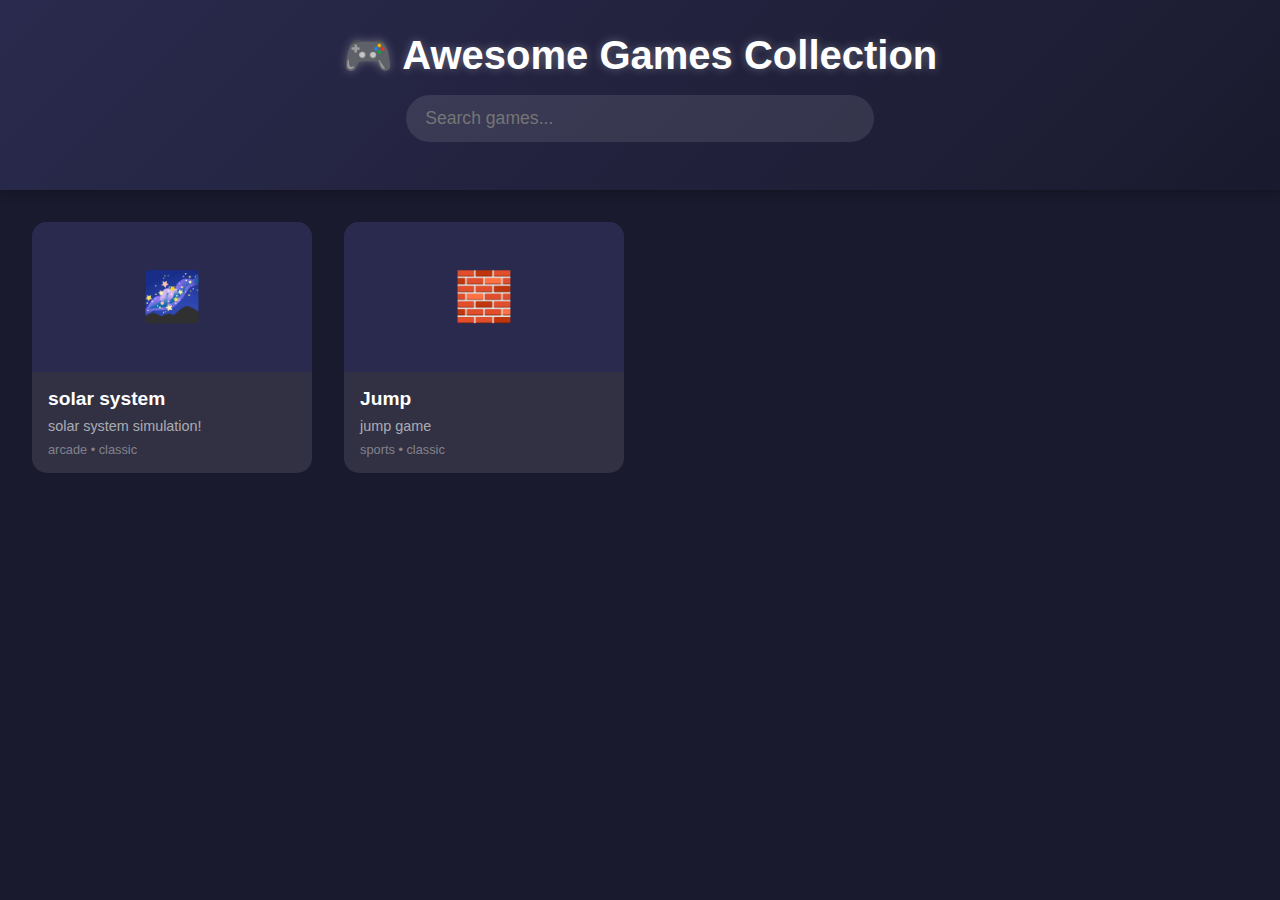
==== index.html @ cae623a4 "Update index.html" ====
<!DOCTYPE html>
<html lang="en">
<head>
    <meta charset="UTF-8">
    <meta name="viewport" content="width=device-width, initial-scale=1.0">
    <title>Awesome Games Collection</title>
    <style>
        * {
            margin: 0;
            padding: 0;
            box-sizing: border-box;
            font-family: 'Segoe UI', Tahoma, Geneva, Verdana, sans-serif;
        }

        body {
            background: #1a1a2e;
            color: white;
        }

        header {
            background: linear-gradient(135deg, #2a2a4e, #1a1a2e);
            padding: 2rem;
            text-align: center;
            box-shadow: 0 2px 10px rgba(0,0,0,0.3);
        }

        h1 {
            font-size: 2.5rem;
            margin-bottom: 1rem;
            color: #fff;
            text-shadow: 0 0 10px rgba(255,255,255,0.3);
        }

        .search-box {
            max-width: 500px;
            margin: 1rem auto;
            padding: 0 1rem;
        }

        #search {
            width: 100%;
            padding: 0.8rem 1.2rem;
            border: none;
            border-radius: 25px;
            background: rgba(255,255,255,0.1);
            color: white;
            font-size: 1.1rem;
            transition: all 0.3s ease;
        }

        #search:focus {
            outline: none;
            background: rgba(255,255,255,0.2);
            box-shadow: 0 0 15px rgba(255,255,255,0.1);
        }

        .games-grid {
            display: grid;
            grid-template-columns: repeat(auto-fill, minmax(250px, 1fr));
            gap: 2rem;
            padding: 2rem;
            max-width: 1400px;
            margin: 0 auto;
        }

        .game-card {
            background: rgba(255,255,255,0.1);
            border-radius: 15px;
            overflow: hidden;
            transition: transform 0.3s ease, box-shadow 0.3s ease;
            cursor: pointer;
        }

        .game-card:hover {
            transform: translateY(-5px);
            box-shadow: 0 5px 20px rgba(0,0,0,0.3);
        }

        .game-thumbnail {
            width: 100%;
            height: 150px;
            background: #2a2a4e;
            display: flex;
            align-items: center;
            justify-content: center;
            font-size: 3rem;
            color: #fff;
        }

        .game-info {
            padding: 1rem;
        }

        .game-title {
            font-size: 1.2rem;
            margin-bottom: 0.5rem;
            color: #fff;
        }

        .game-description {
            font-size: 0.9rem;
            color: rgba(255,255,255,0.6);
            margin-bottom: 0.5rem;
        }

        .game-meta {
            font-size: 0.8rem;
            color: rgba(255,255,255,0.4);
        }

        @media (max-width: 600px) {
            .games-grid {
                grid-template-columns: 1fr;
                padding: 1rem;
            }
            
            header {
                padding: 1rem;
            }
            
            h1 {
                font-size: 2rem;
            }
        }

        .no-games {
            text-align: center;
            padding: 2rem;
            color: rgba(255,255,255,0.6);
            grid-column: 1 / -1;
        }
    </style>
</head>
<body>
    <header>
        <h1>🎮 Awesome Games Collection</h1>
        <div class="search-box">
            <input type="text" id="search" placeholder="Search games...">
        </div>
    </header>
    <div class="games-grid" id="gamesGrid">
        <!-- Games will be populated here -->
    </div>

    <script>
        // Define your games here
        const GAMES = [
            {
                title: 'solar system',
                path: 'games/solarsystem.html',
                description: 'solar system simulation!',
                emoji: '🌌',
                tags: ['arcade', 'classic']
            },
            //Add more games here as you create them, for example:
            {
             title: 'Jump',
            path: 'games/jump.html',
            description: 'jump game',
            emoji: '🧱',
            tags: ['sports', 'classic']
            }
        ];

        function displayGames(games) {
            const gamesGrid = document.getElementById('gamesGrid');
            
            if (games.length === 0) {
                gamesGrid.innerHTML = `
                    <div class="no-games">
                        <h2>No games found</h2>
                        <p>No games match your search criteria.</p>
                    </div>
                `;
                return;
            }

            gamesGrid.innerHTML = games.map(game => `
                <div class="game-card" onclick="window.location.href='${game.path}'">
                    <div class="game-thumbnail">${game.emoji}</div>
                    <div class="game-info">
                        <h3 class="game-title">${game.title}</h3>
                        <div class="game-description">${game.description}</div>
                        <div class="game-meta">${game.tags.join(' • ')}</div>
                    </div>
                </div>
            `).join('');
        }

        function setupSearch(allGames) {
            const searchInput = document.getElementById('search');
            searchInput.addEventListener('input', (e) => {
                const searchTerm = e.target.value.toLowerCase();
                const filteredGames = allGames.filter(game => 
                    game.title.toLowerCase().includes(searchTerm) ||
                    game.description.toLowerCase().includes(searchTerm) ||
                    game.tags.some(tag => tag.toLowerCase().includes(searchTerm))
                );
                displayGames(filteredGames);
            });
        }

        // Initialize the page
        window.addEventListener('load', () => {
            displayGames(GAMES);
            setupSearch(GAMES);
        });
    </script>
</body>
</html>
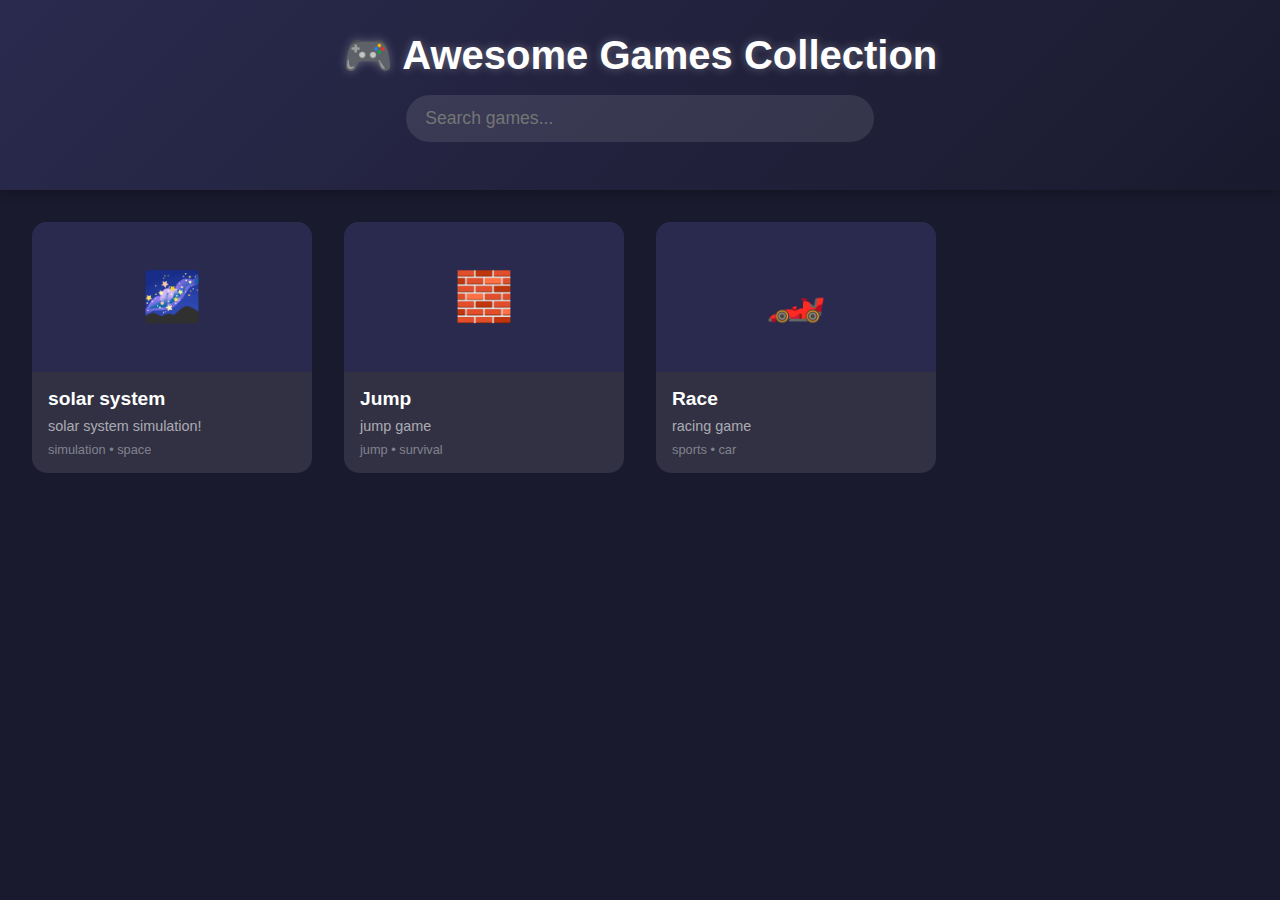
==== commit 761862ab: "Update index.html" ====
--- a/index.html
+++ b/index.html
@@ -150,7 +150,7 @@
                 path: 'games/solarsystem.html',
                 description: 'solar system simulation!',
                 emoji: '🌌',
-                tags: ['arcade', 'classic']
+                tags: ['simulation', 'space']
             },
             //Add more games here as you create them, for example:
             {
@@ -158,7 +158,14 @@
             path: 'games/jump.html',
             description: 'jump game',
             emoji: '🧱',
-            tags: ['sports', 'classic']
+            tags: ['jump', 'survival']
+            },
+            {
+             title: 'Race',
+            path: 'games/jump.html',
+            description: 'racing game',
+            emoji: '🏎️',
+            tags: ['sports', 'car']
             }
         ];
 
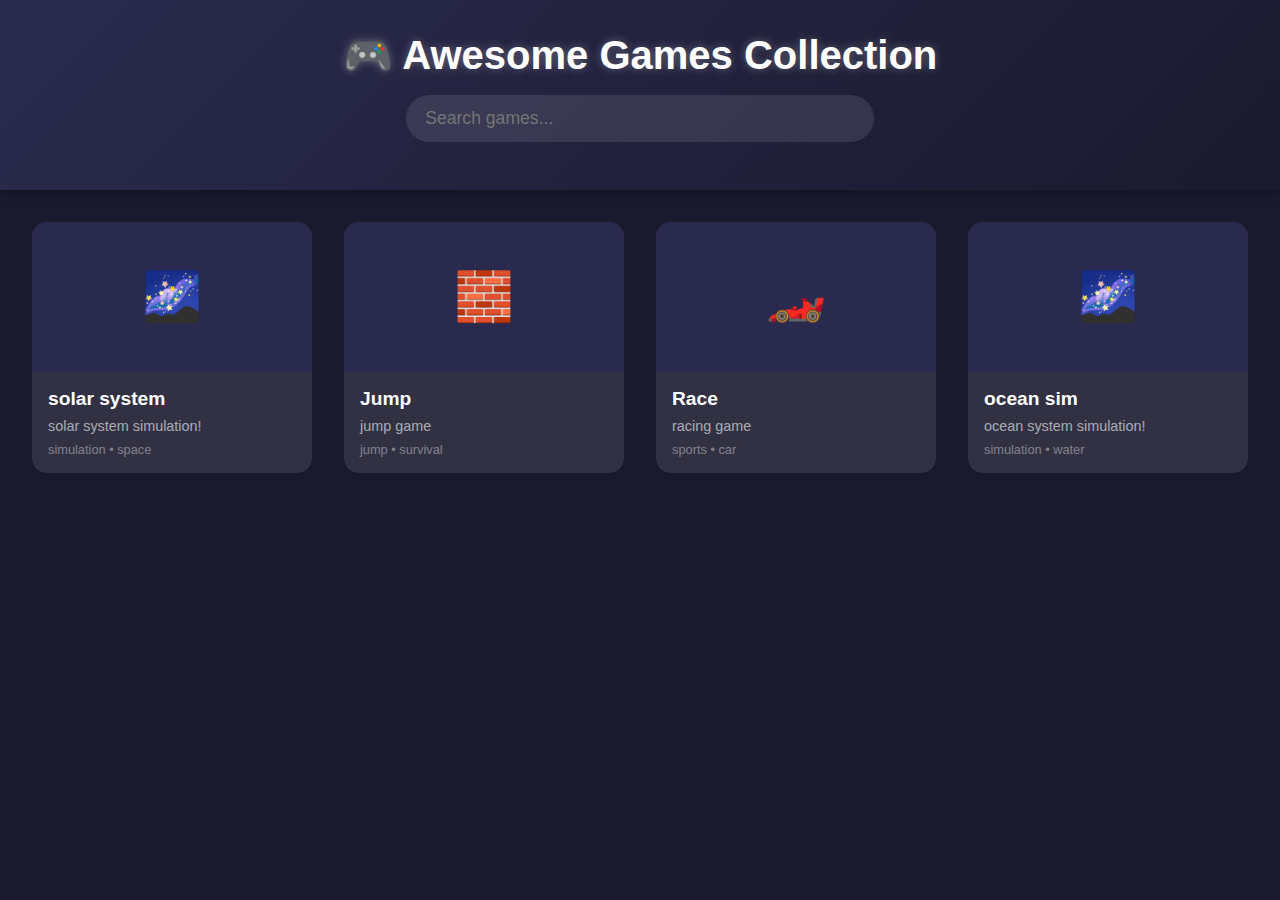
==== commit 2f5454c9: "Update index.html" ====
--- a/index.html
+++ b/index.html
@@ -162,10 +162,17 @@
             },
             {
              title: 'Race',
-            path: 'games/jump.html',
+            path: 'games/car.html',
             description: 'racing game',
             emoji: '🏎️',
             tags: ['sports', 'car']
+            },
+            {
+                title: 'ocean sim',
+                path: 'games/ocean.html',
+                description: 'ocean system simulation!',
+                emoji: '🌌',
+                tags: ['simulation', 'water']
             }
         ];
 
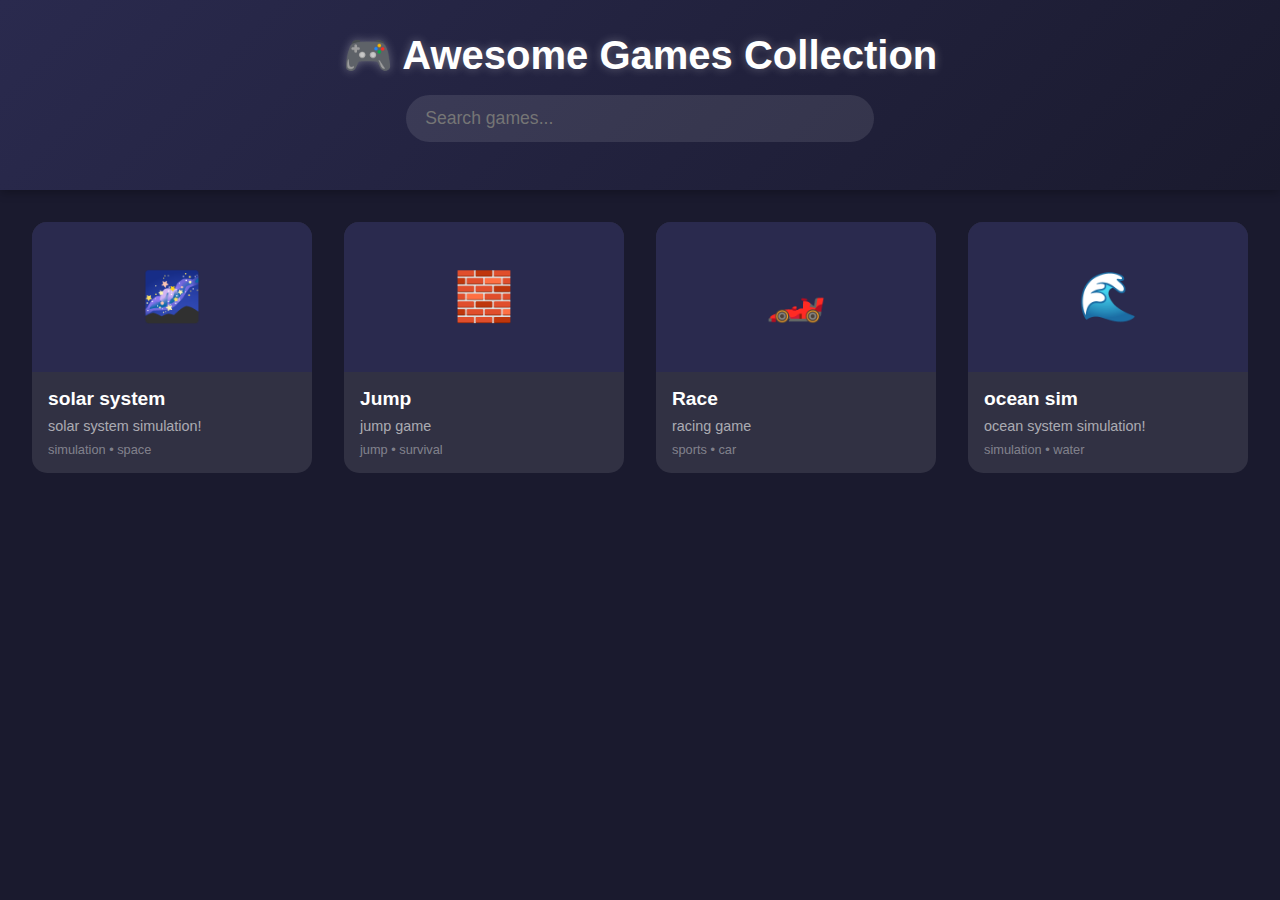
==== commit e3c58563: "Update index.html" ====
--- a/index.html
+++ b/index.html
@@ -171,7 +171,7 @@
                 title: 'ocean sim',
                 path: 'games/ocean.html',
                 description: 'ocean system simulation!',
-                emoji: '🌌',
+                emoji: '🌊',
                 tags: ['simulation', 'water']
             }
         ];
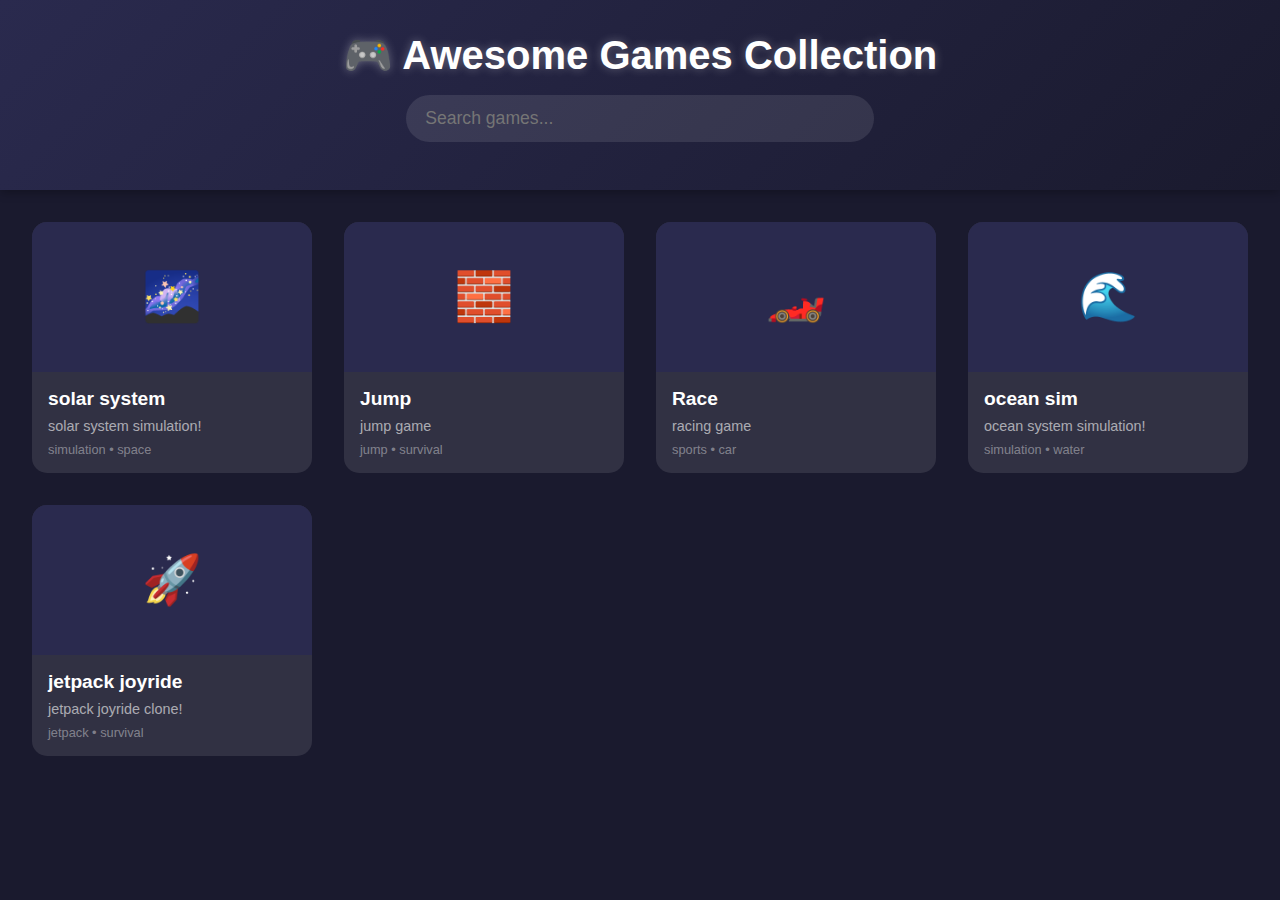
==== commit d4b3eac0: "Update index.html" ====
--- a/index.html
+++ b/index.html
@@ -173,6 +173,13 @@
                 description: 'ocean system simulation!',
                 emoji: '🌊',
                 tags: ['simulation', 'water']
+            },
+            {
+                title: 'jetpack joyride',
+                path: 'games/jetpack.html',
+                description: 'jetpack joyride clone!',
+                emoji: '🚀',
+                tags: ['jetpack', 'survival']
             }
         ];
 
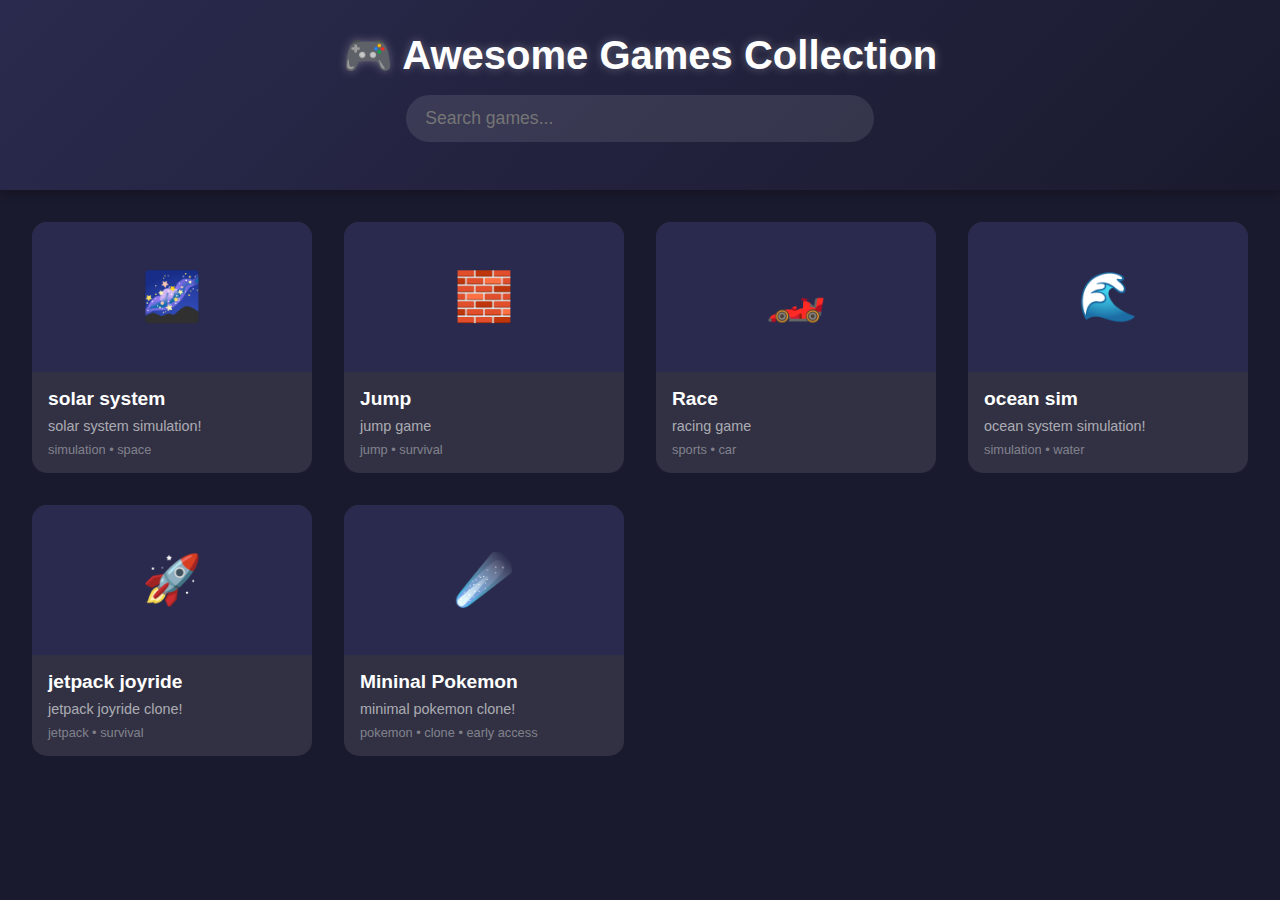
==== commit 69bb9dc3: "Update index.html" ====
--- a/index.html
+++ b/index.html
@@ -180,6 +180,13 @@
                 description: 'jetpack joyride clone!',
                 emoji: '🚀',
                 tags: ['jetpack', 'survival']
+            },
+            {
+                title: 'Mininal Pokemon',
+                path: 'games/pokemon.html',
+                description: 'minimal pokemon clone!',
+                emoji: '☄️',
+                tags: ['pokemon', 'clone', 'early access']
             }
         ];
 
